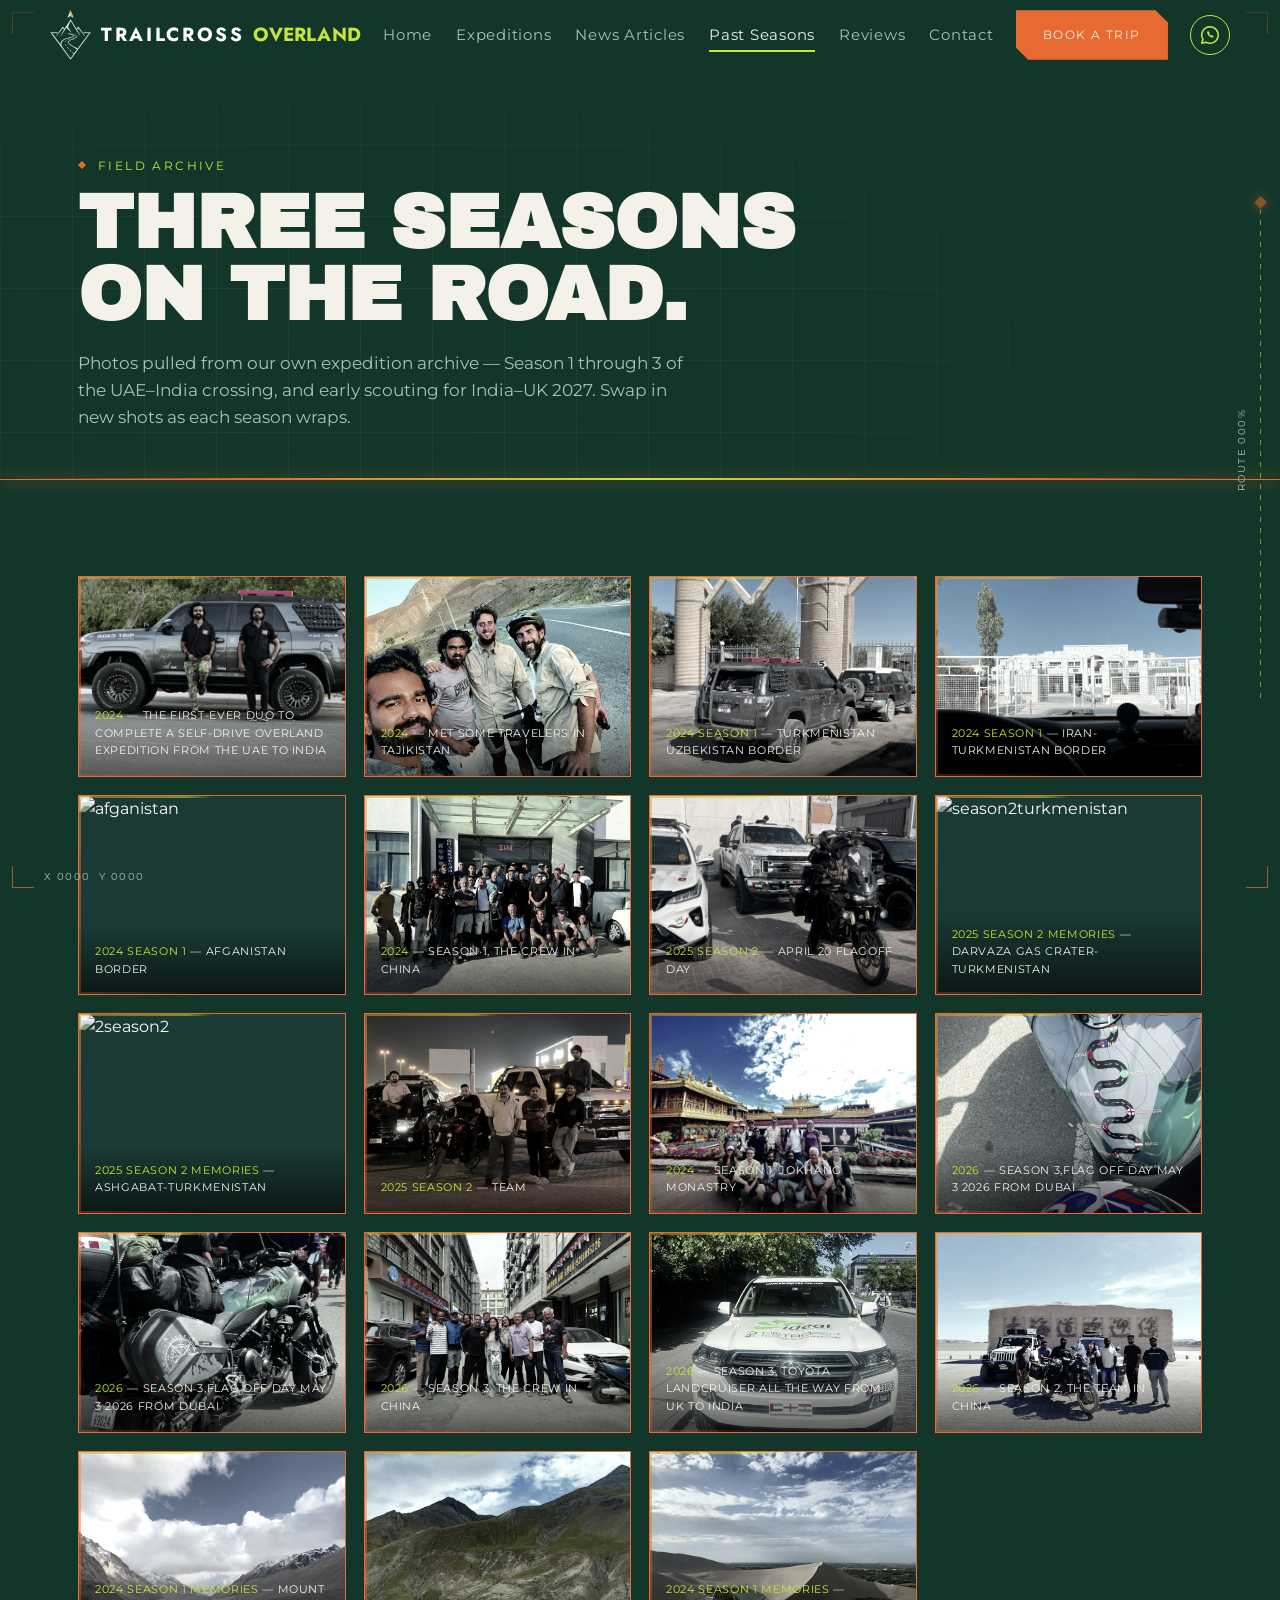
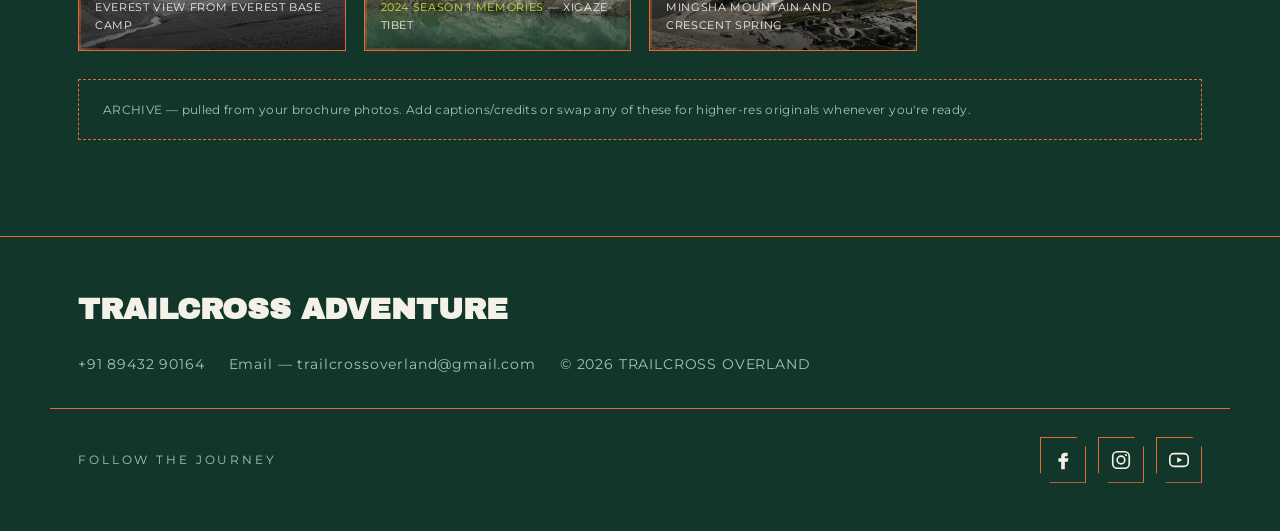
==== gallery.html @ 21f04533 "Initial commit" ====
<!DOCTYPE html>
<html lang="en">
<head>
<meta charset="UTF-8">
<meta name="viewport" content="width=device-width, initial-scale=1.0">
<title>Past Seasons — Trailcross Overland</title>
<meta name="description" content="Photos from past Overlanding Adventures expeditions — three UAE-India seasons and the road to India-UK 2027.">
<link rel="stylesheet" href="styles.css">
<link rel="stylesheet" href="motion.css">
<link rel="stylesheet" href="future.css">
</head>
<body>

<header class="site-header">
  <nav class="wrap nav">
    <a href="index.html" class="brand" aria-label="Trailcross Overland — home"><img src="images/trailcross-logo.png" alt="" class="brand-logo"><span class="brand-name"><span class="trail">TRAIL</span>CROSS <span class="sub">OVERLAND</span></span></a>
    <ul class="nav-links">
      <li><a href="index.html">Home</a></li>
      <li><a href="tours.html">Expeditions</a></li>
      <li><a href="index.html#news-articles">News Articles</a></li>
      <li><a href="gallery.html" class="active">Past Seasons</a></li>
      <li><a href="reviews.html">Reviews</a></li>
      <li><a href="contact.html">Contact</a></li>
    </ul>
    <a href="contact.html" class="btn solid nav-cta">Book A Trip</a>
    <a href="https://wa.me/918943290164?text=Hi%20Trailcross%20Overland%2C%20I%27d%20like%20to%20know%20more%20about%20your%20expeditions." class="nav-wa" target="_blank" rel="noopener" aria-label="Chat with us on WhatsApp" title="Chat on WhatsApp"><svg viewBox="0 0 24 24" aria-hidden="true"><path d="M12 3a9 9 0 0 0-7.7 13.6L3 21l4.5-1.2A9 9 0 1 0 12 3z" fill="none" stroke="currentColor" stroke-width="1.7" stroke-linejoin="round"/><path d="M9 8.3c-.5 1.3.1 3 1.6 4.6 1.5 1.6 3.2 2.3 4.5 1.8l1-1.1-2-1.5-.9.7c-.8-.3-1.8-1.3-2.1-2.1l.7-.9L10.3 8z" fill="currentColor"/></svg></a>
    <button class="nav-toggle" aria-expanded="false" aria-label="Toggle menu">Menu</button>
  </nav>
</header>

<section class="page-hero">
  <div class="wrap reveal">
    <div class="eyebrow">Field Archive</div>
    <h1>Three seasons<br>on the road.</h1>
    <p>Photos pulled from our own expedition archive — Season 1 through 3 of the UAE–India crossing, and early scouting for India–UK 2027. Swap in new shots as each season wraps.</p>
  </div>
</section>

<section class="section">
  <div class="wrap">
    <div class="gallery-grid reveal-stagger">
      <div class="plate photo"><img src="images/desert-convoy-wide.jpg" alt="Season 1 desert convoy"><div class="plate-info"><span class="yr">2024</span> — The First-Ever Duo to Complete a Self-Drive Overland Expedition from the UAE to India</div></div>
      <div class="plate photo"><img src="images/vehicle-portrait-desert.jpg" alt="Season 1 crew and vehicle"><div class="plate-info"><span class="yr">2024</span> — Met some travelers in Tajikistan</div></div>
<div class="plate photo"><img src="images/turk-uzbek border.jpg" alt="turk-uzbek border"><div class="plate-info"><span class="yr">2024 Season 1</span> — Turkmenistan Uzbekistan border</div></div>
<div class="plate photo"><img src="images/iran-turk border.jpg" alt="irak-turk border"><div class="plate-info"><span class="yr">2024 Season 1</span> — Iran-Turkmenistan border</div></div>
<div class="plate photo"><img src="images/afganistan.jpg" alt="afganistan"><div class="plate-info"><span class="yr">2024 Season 1</span> — Afganistan border</div></div>
      <div class="plate photo"><img src="images/team-photo-desert.jpg" alt="Season 1 team photo"><div class="plate-info"><span class="yr">2024</span> — Season 1, The Crew in china</div></div>
<div class="plate photo"><img src="images/season2flagoff.jpg" alt="season2flagoff"><div class="plate-info"><span class="yr">2025 Season 2 </span> — April 20 Flagoff Day</div></div>
<div class="plate photo"><img src="images/season2turkmenistan.jpg" alt="season2turkmenistan"><div class="plate-info"><span class="yr">2025 Season 2 Memories </span> — Darvaza Gas Crater-Turkmenistan</div></div>
<div class="plate photo"><img src="images/2season2.jpg" alt="2season2"><div class="plate-info"><span class="yr">2025 Season 2 Memories </span> — Ashgabat-Turkmenistan</div></div>
<div class="plate photo"><img src="images/season2team.jpg" alt="season2team"><div class="plate-info"><span class="yr">2025 Season 2 </span> — Team</div></div>
      <div class="plate photo"><img src="images/convoy-wide-mountains.jpg" alt="Season 2 mountain convoy"><div class="plate-info"><span class="yr">2024</span> — Season 1, Jokhang Monastry</div></div>
      <div class="plate photo"><img src="images/bike-team-snow.jpg" alt="Season 2 motorcycle riders"><div class="plate-info"><span class="yr">2026</span> — Season 3,Flag off day May 3 2026 from Dubai</div></div>
      <div class="plate photo"><img src="images/motorcycle-snow-rider.jpg" alt="Season 2 motorcycle in snow"><div class="plate-info"><span class="yr">2026</span> — Season 3,Flag off day May 3 2026 from Dubai</div></div>
      <div class="plate photo"><img src="images/niken-gt-road-wide.jpg" alt="Season 3 Yamaha Niken GT"><div class="plate-info"><span class="yr">2026</span> — Season 3, The crew in China</div></div>
      <div class="plate photo"><img src="images/niken-gt-portrait.jpg" alt="Season 3 Niken GT portrait"><div class="plate-info"><span class="yr">2026</span> — Season 3, Toyota Landcruiser all the way from UK to INDIA</div></div>
      <div class="plate photo"><img src="images/group-photo-mountains.jpg" alt="Group photo in the mountains"><div class="plate-info"><span class="yr">2026</span> — Season 2, The Team in China</div></div>
      <div class="plate photo"><img src="images/nepal-lake-pokhara.jpg" alt="Phewa Lake, Pokhara, Nepal"><div class="plate-info"><span class="yr">2024 Season 1 Memories</span> — Mount Everest view from Everest Base Camp</div></div>
      <div class="plate photo"><img src="images/tibet-plateau-1.jpg" alt="Tibetan plateau near Everest"><div class="plate-info"><span class="yr">2024 Season 1 Memories</span> — Xigaze-Tibet</div></div>
      <div class="plate photo"><img src="images/gobi-desert-1.jpg" alt="Gobi Desert crossing"><div class="plate-info"><span class="yr">2024 Season 1 Memories </span> — Mingsha Mountain and Crescent Spring</div></div>
    </div>

    <div class="gallery-note">
      ARCHIVE — pulled from your brochure photos. Add captions/credits or swap any of these for higher-res originals whenever you're ready.
    </div>
  </div>
</section>

<footer class="site-footer">
  <div class="wrap footer-grid">
    <div class="footer-brand">TRAILCROSS ADVENTURE</div>
    <div class="footer-meta">
      <span>+91 89432 90164</span>
      <span>Email — trailcrossoverland@gmail.com</span>
      <span>&copy; 2026 TRAILCROSS OVERLAND</span>
    </div>
  </div>
<div class="wrap footer-social"><span class="fs-label">Follow the journey</span><div class="fs-icons"><a href="https://www.facebook.com/" class="fs-link" target="_blank" rel="noopener" aria-label="Facebook" title="Facebook"><svg viewBox="0 0 24 24" aria-hidden="true"><path fill="currentColor" d="M14 8h3V4h-3a4 4 0 0 0-4 4v2H7v4h3v8h4v-8h3l1-4h-4V8.5c0-.3.2-.5.5-.5z"/></svg></a><a href="https://www.instagram.com/" class="fs-link" target="_blank" rel="noopener" aria-label="Instagram" title="Instagram"><svg viewBox="0 0 24 24" aria-hidden="true"><rect x="3" y="3" width="18" height="18" rx="5" fill="none" stroke="currentColor" stroke-width="1.8"/><circle cx="12" cy="12" r="4.2" fill="none" stroke="currentColor" stroke-width="1.8"/><circle cx="17.4" cy="6.6" r="1.2" fill="currentColor"/></svg></a><a href="https://www.youtube.com/" class="fs-link" target="_blank" rel="noopener" aria-label="YouTube" title="YouTube"><svg viewBox="0 0 24 24" aria-hidden="true"><rect x="2" y="5" width="20" height="14" rx="4.5" fill="none" stroke="currentColor" stroke-width="1.8"/><path d="M10 9l5.5 3L10 15z" fill="currentColor"/></svg></a></div></div>
</footer>

<script src="script.js"></script>
<script src="future.js"></script>
</body>
</html>
---- styles.css ----
@import url('https://fonts.googleapis.com/css2?family=Archivo+Black&family=Inter:ital,wght@0,100..900;1,100..900&family=IBM+Plex+Mono:wght@400;500;600&display=swap');

:root{
  --asphalt:#12372A;
  --asphalt-2: #1B3A35;
  --rust: #E86A33;
  --rust-bright: #C6E636;
  --khaki: #C6E636;
  --sand: #F4F1E8;
  --sand-dim: #A9C2B4;
  --teal: #C6E636;
  --signal: #C6E636;
  --line: #E86A33;
  --header-h: 70px;

  --display: 'Archivo Black', 'Inter', system-ui, sans-serif;
  --body: 'montserrat', Georgia, serif;
  --mono: 'montserrat', 'Courier New', monospace;
}

*{ box-sizing:border-box; margin:0; padding:0; }
html{ scroll-behavior:smooth; }
body{
  background:var(--asphalt);
  color:var(--sand);
  font-family:var(--body);
  line-height:1.6;
  -webkit-font-smoothing:antialiased;
}
img{ max-width:100%; display:block; }
a{ color:inherit; text-decoration:none; }
ul{ list-style:none; }

@media (prefers-reduced-motion: reduce){
  *{ animation-duration:0.01ms !important; animation-iteration-count:1 !important; transition-duration:0.01ms !important; scroll-behavior:auto !important; }
}

:focus-visible{
  outline:2px solid var(--signal);
  outline-offset:3px;
}

.wrap{
  max-width:1180px;
  margin:0 auto;
  padding:0 28px;
}

/* ---------- Topo texture ---------- */
.topo{
  position:absolute; inset:0;
  opacity:0.06;
  pointer-events:none;
  background-image:
    repeating-radial-gradient(circle at 20% 30%, transparent 0, transparent 26px, var(--sand) 27px, transparent 28px),
    repeating-radial-gradient(circle at 80% 70%, transparent 0, transparent 40px, var(--sand) 41px, transparent 42px);
}

/* ---------- Header / Nav ---------- */
.site-header{
  position:fixed; top:0; left:0; right:0; z-index:200;
  background:var(--asphalt);
  border-bottom:1px solid var(--rust);
}
.nav{
  display:flex; align-items:center; justify-content:space-between;
  gap:32px;
  padding:10px 0;
}
.brand{
  font-family:var(--display);
  font-weight:400;
  font-size:22px;
  letter-spacing:0.01em;
  display:flex; align-items:center; gap:10px;
  text-transform:uppercase;
  flex-shrink:0;
}
.brand .mark{
  color:var(--rust-bright);
}
.brand .sub{
  font-family:var(--display);
  font-weight:400;
  font-size:inherit;
  letter-spacing:0.01em;
  color:var(--rust-bright);
  text-transform:uppercase;
}
.nav-links{
  display:flex; gap:26px;
  font-family:var(--mono);
  font-weight:400;
  font-size:15px;
  letter-spacing:0.05em;
}
.nav-links a{
  position:relative;
  padding:6px 0;
  color:var(--sand-dim);
  transition:color .2s ease;
  white-space:nowrap;
}
.nav-links a:hover, .nav-links a.active{ color:var(--sand); }
.nav-links a.active::after{
  content:"";
  position:absolute; left:0; bottom:-2px;
  width:100%; height:2px;
  background:var(--rust-bright);
}
.nav-toggle{
  display:none;
  background:none; border:1px solid var(--line); color:var(--sand);
  font-family:var(--mono); font-size:11px; letter-spacing:.1em;
  padding:8px 12px; cursor:pointer; text-transform:uppercase;
}
@media (max-width:900px){ .nav .btn.nav-cta{ display:none; } }
.nav-cta{ flex-shrink:0; }

/* ---------- Hero route thread (decorative vertical line) ---------- */
.route-thread{
  position:absolute; top:0; bottom:0; left:50%;
  width:1px; z-index:2;
  background-image:repeating-linear-gradient(to bottom, var(--rust-bright) 0 6px, transparent 6px 14px);
  opacity:0.55;
  pointer-events:none;
}
@media (max-width:820px){ .route-thread{ display:none; } }

@media (max-width: 900px){
  .nav-links{
    position:fixed; inset:var(--header-h) 0 auto 0;
    flex-direction:column; gap:0;
    background:var(--asphalt);
    border-bottom:1px solid var(--line);
    transform:translateY(-120%);
    visibility:hidden;
    transition:transform .25s ease, visibility 0s .25s;
  }
  .nav-links.open{ transform:translateY(0); visibility:visible; transition:transform .25s ease, visibility 0s; }
  .nav-links a{ display:block; padding:16px 28px; border-bottom:1px solid var(--line); }
  .nav-toggle{ display:block; }
}

/* ---------- Buttons ---------- */
.btn{
  display:inline-flex; align-items:center; gap:10px;
  font-family:var(--mono); font-size:12px; letter-spacing:.12em; text-transform:uppercase;
  padding:14px 26px;
  border:1px solid var(--rust-bright);
  color:var(--sand);
  white-space:nowrap;
  transition:background .2s ease, color .2s ease, transform .2s ease;
}
.btn:hover{ background:var(--rust-bright); color:var(--asphalt); transform:translateY(-2px); }
.btn.solid{ background:var(--rust); border-color:var(--rust); }
.btn.solid:hover{ background:transparent; color:var(--rust); }
.btn.ghost{ border-color:var(--line); }
.btn.ghost:hover{ background:var(--sand); color:var(--asphalt); border-color:var(--sand); }

/* ---------- Hero ---------- */
.hero{
  position:relative;
  padding:96px 0 80px;
  overflow:hidden;
  border-bottom:1px solid var(--line);
}
.hero-eyebrow{
  font-family:var(--mono); font-size:14px;
  font-weight:600;
  letter-spacing:.2em; text-transform:uppercase;
  color:var(--signal);
  margin-bottom:20px;
}
.hero h1{
  font-family:var(--display);
  font-size:clamp(52px, 9vw, 118px);
  line-height:0.92;
  letter-spacing:0.01em;
  max-width:16ch;
  text-transform:uppercase;
}
.hero h1 .stroke{
  -webkit-text-stroke:2px var(--sand);
  color:transparent;
}
.hero h1 .accent-fill{
  color:var(--rust);
}
.hero p.lede{
  margin-top:26px;
  max-width:52ch;
  font-size:19px;
  color:var(--sand-dim);
}
.hero-actions{
  margin-top:36px;
  display:flex; gap:16px; flex-wrap:wrap;
}

/* route map */
.route-map{
  margin-top:64px;
  border:1px solid var(--line);
  background:var(--asphalt-2);
  padding:32px clamp(16px,4vw,48px) 24px;
}
.route-map svg{ width:100%; height:auto; display:block; }
.route-caption{
  display:flex; justify-content:space-between; flex-wrap:wrap; gap:8px;
  margin-top:18px;
  font-family:var(--mono); font-size:11px; letter-spacing:.08em; text-transform:uppercase;
  color:var(--sand-dim);
}

/* ---------- Stats strip ---------- */
.stats{
  border-bottom:1px solid var(--line);
  background:var(--asphalt-2);
}
.stats-grid{
  display:grid;
  grid-template-columns:repeat(4,1fr);
}
.stat{
  padding:32px 24px;
  border-left:1px solid var(--line);
  text-align:center;
}
.stat:first-child{ border-left:none; }
.stat .num{
  font-family:var(--display);
  font-size:42px;
  color:var(--rust-bright);
}
.stat .label{
  font-family:var(--mono); font-size:11px; letter-spacing:.1em; text-transform:uppercase;
  color:var(--sand-dim);
  margin-top:6px;
}
@media (max-width:700px){
  .stats-grid{ grid-template-columns:repeat(2,1fr); }
  .stat:nth-child(3){ border-left:none; }
}

/* ---------- Section shell ---------- */
.section{ padding:96px 0; border-bottom:1px solid var(--line); }
.section.tight{ padding:72px 0; }
.section-head{ margin-bottom:56px; max-width:64ch; }
.eyebrow{
  font-family:var(--mono); font-size:12px; letter-spacing:.2em; text-transform:uppercase;
  color:var(--signal); margin-bottom:14px;
}
.section-head h2{
  font-family:var(--display);
  font-size:clamp(34px,5vw,56px);
  line-height:1;
  text-transform:uppercase;
}
.section-head p{ margin-top:16px; color:var(--sand-dim); font-size:17px; max-width:56ch; }

/* ---------- Tour / dossier cards ---------- */
.dossier-grid{
  display:grid;
  grid-template-columns:repeat(auto-fit, minmax(320px,1fr));
  gap:1px;
  background:var(--line);
  border:1px solid var(--line);
}
.dossier{
  position:relative;
  background:var(--asphalt);
  padding:36px 32px 32px;
}
.dossier-route{
  font-family:var(--mono); font-size:11px; letter-spacing:.1em; text-transform:uppercase;
  color:var(--teal);
  margin-bottom:10px;
}
.dossier h3{
  font-family:var(--display);
  font-size:30px;
  letter-spacing:.01em;
  margin-bottom:14px;
  text-transform:uppercase;
}
.dossier p{ color:var(--sand-dim); font-size:15px; margin-bottom:22px; }
.dossier-meta{
  display:grid; grid-template-columns:repeat(3,1fr);
  gap:14px;
  font-family:var(--mono); font-size:11px; text-transform:uppercase; letter-spacing:.06em;
  border-top:1px solid var(--line); padding-top:18px;
  margin-bottom:24px;
}
.dossier-meta .k{ color:var(--sand-dim); display:block; margin-bottom:4px; font-size:10px; }
.dossier-meta .v{ color:var(--sand); font-size:13px; }

/* ---------- Itemized brochure lists (inclusions/exclusions) ---------- */
.brochure-list{ margin-top:4px; }
.brochure-list li{
  display:flex; gap:14px; align-items:flex-start;
  padding:12px 0; border-top:1px solid var(--line);
  font-size:14px; color:var(--sand-dim); line-height:1.55;
}
.brochure-list li:first-child{ border-top:none; }
.brochure-list .bl-num{
  font-family:var(--mono); font-size:11px; color:var(--rust-bright);
  flex-shrink:0; padding-top:2px;
}
.brochure-list strong{ color:var(--sand); font-weight:600; }

/* ---------- Clickable dossier card ---------- */
.dossier-link{ color:inherit; text-decoration:none; display:block; transition:background .2s ease; }
.dossier-link:hover{ background:var(--asphalt-2); }
.dossier-link .btn{ pointer-events:none; }

/* the stamp */
.stamp{
  position:absolute; top:26px; right:28px;
  width:78px; height:78px;
  border:2px solid var(--rust-bright);
  border-radius:50%;
  transform:rotate(-14deg);
  display:flex; align-items:center; justify-content:center;
  text-align:center;
  color:var(--rust-bright);
  font-family:var(--mono);
  font-size:8px;
  letter-spacing:.06em;
  text-transform:uppercase;
  line-height:1.3;
  opacity:0.85;
}
.stamp::before{
  content:"";
  position:absolute; inset:6px;
  border:1px dashed var(--rust-bright);
  border-radius:50%;
  opacity:0.6;
}

/* ---------- Gallery ---------- */
.gallery-grid{
  display:grid;
  grid-template-columns:repeat(auto-fit, minmax(260px,1fr));
  gap:18px;
}
.plate{
  aspect-ratio:4/3;
  position:relative;
  overflow:hidden;
  border:1px solid var(--line);
  display:flex; align-items:flex-end;
}
.plate .grain{
  position:absolute; inset:0;
}
.plate .plate-info{
  position:relative; z-index:2;
  padding:16px;
  width:100%;
  background:linear-gradient(to top, rgba(0,0,0,0.6), transparent);
  font-family:var(--mono); font-size:11px; letter-spacing:.06em; text-transform:uppercase;
}
.plate .plate-info .yr{ color:var(--signal); }

.gallery-note{
  margin-top:28px;
  border:1px dashed var(--line);
  padding:20px 24px;
  font-family:var(--mono); font-size:12px; color:var(--sand-dim); letter-spacing:.03em;
}

/* ---------- Reviews ---------- */
.review-list{
  display:grid;
  gap:1px;
  background:var(--line);
  border:1px solid var(--line);
}
.review{
  background:var(--asphalt);
  padding:32px clamp(20px,4vw,44px);
  display:grid;
  grid-template-columns:120px 1fr;
  gap:28px;
}
.review .quote-mark{
  font-family:var(--display);
  font-size:64px;
  color:var(--rust);
  line-height:1;
}
.review blockquote{ font-size:18px; color:var(--sand); margin-bottom:14px; }
.review cite{
  font-style:normal;
  font-family:var(--mono); font-size:11px; letter-spacing:.08em; text-transform:uppercase;
  color:var(--sand-dim);
}
@media (max-width:640px){
  .review{ grid-template-columns:1fr; }
  .review .quote-mark{ font-size:40px; }
}

/* ---------- Contact ---------- */
.contact-grid{
  display:grid;
  grid-template-columns:1.1fr 0.9fr;
  gap:1px;
  background:var(--line);
  border:1px solid var(--line);
}
.contact-panel{ background:var(--asphalt); padding:44px clamp(20px,4vw,44px); }
.contact-panel h3{ font-family:var(--display); font-size:26px; margin-bottom:20px; letter-spacing:.02em; text-transform:uppercase; }
.contact-line{
  display:flex; justify-content:space-between; align-items:baseline;
  padding:16px 0; border-top:1px solid var(--line);
  font-family:var(--mono); font-size:13px; letter-spacing:.03em;
}
.contact-line:first-of-type{ border-top:none; }
.contact-line .k{ color:var(--sand-dim); text-transform:uppercase; font-size:11px; }
.contact-line .v{ color:var(--sand); }
.contact-line .v.pending{ color:var(--khaki); font-style:italic; }

.field{ margin-bottom:20px; }
.field label{
  display:block; font-family:var(--mono); font-size:11px; letter-spacing:.08em; text-transform:uppercase;
  color:var(--sand-dim); margin-bottom:8px;
}
.field input, .field textarea, .field select{
  width:100%;
  background:var(--asphalt-2);
  border:1px solid var(--line);
  color:var(--sand);
  padding:13px 14px;
  font-family:var(--body); font-size:15px;
}
.field textarea{ min-height:120px; resize:vertical; }
.field input:focus, .field textarea:focus, .field select:focus{ border-color:var(--rust-bright); }
.form-note{
  margin-top:18px;
  font-family:var(--mono); font-size:11px; color:var(--sand-dim);
}

/* ---------- Footer ---------- */
.site-footer{
  padding:48px 0;
}
.footer-grid{
  display:flex; justify-content:space-between; align-items:center; flex-wrap:wrap; gap:20px;
}
.footer-brand{
  font-family:var(--display); font-size:30px;
  font-weight:700;
  text-transform:uppercase;
}
.footer-meta{
  font-family:var(--mono); font-size:14px; letter-spacing:.06em; color:var(--sand-dim);
  display:flex; gap:24px; flex-wrap:wrap;
}

/* ---------- Page hero (inner pages) ---------- */
.page-hero{
  padding:156px 0 48px;
  border-bottom:1px solid var(--line);
}
.page-hero .eyebrow{ margin-bottom:12px; }
.page-hero h1{
  font-family:var(--display);
  font-size:clamp(40px,7vw,76px);
  line-height:0.95;
  text-transform:uppercase;
}
.page-hero p{ margin-top:18px; max-width:56ch; color:var(--sand-dim); font-size:17px; }
---- motion.css ----
/* ============================================================
   MOTION GRAPHICS + EXPEDITION DOSSIER ADDITIONS
   ============================================================ */

/* ---------- Scroll reveal ---------- */
.reveal{
  opacity:0;
  transform:translateY(28px);
  transition:opacity .8s cubic-bezier(.16,.84,.44,1), transform .8s cubic-bezier(.16,.84,.44,1);
}
.reveal.in{
  opacity:1;
  transform:translateY(0);
}
.reveal-stagger > *{
  opacity:0;
  transform:translateY(24px);
  transition:opacity .7s cubic-bezier(.16,.84,.44,1), transform .7s cubic-bezier(.16,.84,.44,1);
}
.reveal-stagger.in > *{ opacity:1; transform:translateY(0); }
.reveal-stagger.in > *:nth-child(1){ transition-delay:0s; }
.reveal-stagger.in > *:nth-child(2){ transition-delay:.09s; }
.reveal-stagger.in > *:nth-child(3){ transition-delay:.18s; }
.reveal-stagger.in > *:nth-child(4){ transition-delay:.27s; }
.reveal-stagger.in > *:nth-child(5){ transition-delay:.36s; }
.reveal-stagger.in > *:nth-child(6){ transition-delay:.45s; }

@media (prefers-reduced-motion: reduce){
  .reveal, .reveal-stagger > *{ opacity:1 !important; transform:none !important; transition:none !important; }
}

/* ---------- Animated counters ---------- */
.count{ font-variant-numeric:tabular-nums; }

/* ---------- Photo hero (real image, dark gradient) ---------- */
.photo-hero{
  position:relative;
  min-height:640px;
  display:flex; align-items:flex-end;
  overflow:hidden;
  border-bottom:1px solid var(--line);
  background-size:cover;
  background-position:center 30%;
}
.photo-hero .photo-hero-img{
  position:absolute; inset:0;
  width:100%; height:100%;
  object-fit:cover;
  object-position:center 25%;
  transform:scale(1.08);
  animation:heroZoom 18s ease-out forwards;
}
@keyframes heroZoom{
  from{ transform:scale(1.08); }
  to{ transform:scale(1); }
}
.photo-hero::after{
  content:"";
  position:absolute; inset:0;
  background:linear-gradient(180deg, rgba(27,25,23,0.35) 0%, rgba(27,25,23,0.55) 45%, var(--asphalt) 96%);
  z-index:1;
}
.photo-hero .wrap{ position:relative; z-index:2; padding-bottom:64px; width:100%; }

/* ---------- Country marquee (motion ticker) ---------- */
.marquee{
  border-bottom:1px solid var(--line);
  background:var(--asphalt-2);
  overflow:hidden;
  padding:14px 0;
}
.marquee-track{
  display:flex;
  width:max-content;
  gap:0;
  animation:marqueeScroll 34s linear infinite;
}
.marquee:hover .marquee-track{ animation-play-state:paused; }
.marquee-track span{
  font-family:var(--mono); font-size:12px; letter-spacing:.16em; text-transform:uppercase;
  color:var(--sand-dim);
  padding:0 28px;
  white-space:nowrap;
  border-right:1px solid var(--line);
}
.marquee-track span.hl{ color:var(--rust-bright); }
@keyframes marqueeScroll{
  from{ transform:translateX(0); }
  to{ transform:translateX(-50%); }
}

/* ---------- Expedition dossier (full detail page section) ---------- */
.expedition{
  padding:96px 0;
  border-bottom:1px solid var(--line);
}
.expedition:nth-of-type(even){ background:var(--asphalt-2); }

.exp-head{
  display:grid;
  grid-template-columns:1.3fr 1fr;
  gap:56px;
  align-items:end;
  margin-bottom:48px;
}
.exp-head .dossier-route{ margin-bottom:12px; }
.exp-head h2{
  font-family:var(--display);
  font-size:clamp(36px,5.2vw,64px);
  line-height:0.98;
}
.exp-head p{ margin-top:18px; color:var(--sand-dim); font-size:16px; max-width:60ch; }
.exp-stats{
  display:grid; grid-template-columns:repeat(2,1fr);
  gap:1px;
  background:var(--line);
  border:1px solid var(--line);
}
.exp-stats div{
  background:var(--asphalt);
  padding:18px 20px;
}
.expedition:nth-of-type(even) .exp-stats div{ background:var(--asphalt-2); }
.exp-stats .num{ font-family:var(--display); font-size:34px; color:var(--rust-bright); line-height:1; }
.exp-stats .lbl{ font-family:var(--mono); font-size:10px; letter-spacing:.1em; text-transform:uppercase; color:var(--sand-dim); margin-top:6px; }

@media (max-width:820px){
  .exp-head{ grid-template-columns:1fr; }
}

/* ---------- Photo strip ---------- */
.photo-strip{
  display:grid;
  grid-template-columns:1.4fr 1fr 1fr;
  gap:14px;
  margin-bottom:56px;
}
.photo-strip .ph{
  position:relative;
  overflow:hidden;
  aspect-ratio:4/3;
  border:1px solid var(--line);
}
.photo-strip .ph:first-child{ aspect-ratio:16/11; }
.photo-strip img{
  width:100%; height:100%; object-fit:cover;
  transition:transform .6s cubic-bezier(.16,.84,.44,1);
  filter:saturate(1.05) contrast(1.03);
}
.photo-strip .ph:hover img{ transform:scale(1.06); }
.photo-strip .ph-cap{
  position:absolute; left:0; right:0; bottom:0;
  padding:10px 14px;
  background:linear-gradient(to top, rgba(0,0,0,0.65), transparent);
  font-family:var(--mono); font-size:10px; letter-spacing:.08em; text-transform:uppercase;
  color:var(--sand);
}
@media (max-width:760px){
  .photo-strip{ grid-template-columns:1fr 1fr; }
  .photo-strip .ph:first-child{ grid-column:1/-1; }
}

/* ---------- Route timeline (week / phase breakdown) ---------- */
.route-timeline{
  border-left:2px solid var(--line);
  margin-left:6px;
  margin-bottom:56px;
}
.timeline-phase{
  position:relative;
  padding:0 0 40px 32px;
}
.timeline-phase:last-child{ padding-bottom:0; }
.timeline-phase::before{
  content:"";
  position:absolute; left:-7px; top:2px;
  width:12px; height:12px;
  border-radius:50%;
  background:var(--rust-bright);
  border:2px solid var(--asphalt);
}
.expedition:nth-of-type(even) .timeline-phase::before{ border-color:var(--asphalt-2); }
.timeline-phase .tp-tag{
  font-family:var(--mono); font-size:11px; letter-spacing:.1em; text-transform:uppercase;
  color:var(--rust-bright);
  margin-bottom:6px;
}
.timeline-phase h4{
  font-family:var(--display);
  font-size:24px;
  letter-spacing:.01em;
  margin-bottom:8px;
}
.timeline-phase p{ color:var(--sand-dim); font-size:15px; max-width:68ch; }

/* ---------- Week card: photo + bullet highlights ---------- */
.tp-card{
  display:grid; grid-template-columns:220px 1fr; gap:24px;
  align-items:start;
}
.tp-photo{
  aspect-ratio:4/3; overflow:hidden; border:1px solid var(--line);
}
.tp-photo img{ width:100%; height:100%; object-fit:cover; }
.tp-highlights{ margin-top:10px; }
.tp-highlights li{
  position:relative; padding-left:18px; margin-bottom:8px;
  font-size:14px; color:var(--sand-dim); line-height:1.5;
}
.tp-highlights li::before{
  content:"—"; position:absolute; left:0; color:var(--rust-bright);
}
@media (max-width:680px){
  .tp-card{ grid-template-columns:1fr; }
  .tp-photo{ aspect-ratio:16/9; }
}

/* ---------- Attractions grid ---------- */
.attractions-head{
  font-family:var(--mono); font-size:12px; letter-spacing:.16em; text-transform:uppercase;
  color:var(--signal);
  margin-bottom:20px;
}
.attractions-grid{
  display:grid;
  grid-template-columns:repeat(auto-fit, minmax(220px,1fr));
  gap:14px;
}
.attraction-card{
  position:relative;
  aspect-ratio:3/4;
  overflow:hidden;
  border:1px solid var(--line);
}
.attraction-card img{
  width:100%; height:100%; object-fit:cover;
  transition:transform .6s cubic-bezier(.16,.84,.44,1);
}
.attraction-card:hover img{ transform:scale(1.08); }
.attraction-card .ac-num{
  position:absolute; top:12px; left:12px; z-index:2;
  font-family:var(--mono); font-size:11px;
  color:var(--sand);
  background:rgba(27,25,23,0.6);
  border:1px solid var(--line);
  padding:3px 8px;
}
.attraction-card .ac-cap{
  position:absolute; left:0; right:0; bottom:0; z-index:2;
  padding:14px;
  background:linear-gradient(to top, rgba(0,0,0,0.8), transparent 70%);
}
.attraction-card .ac-cap h5{
  font-family:var(--display); font-size:18px; letter-spacing:.01em; color:var(--sand);
  line-height:1.05;
}

/* ---------- CTA row inside expedition ---------- */
.exp-cta{
  margin-top:48px;
  display:flex; gap:16px; flex-wrap:wrap; align-items:center;
}
.exp-cta .note{ font-family:var(--mono); font-size:11px; color:var(--sand-dim); letter-spacing:.04em; }

/* ---------- Gallery: real photo plates ---------- */
.plate.photo{ background:var(--asphalt-2); }
.plate.photo img{
  position:absolute; inset:0;
  width:100%; height:100%; object-fit:cover;
  transition:transform .6s cubic-bezier(.16,.84,.44,1);
}
.plate.photo:hover img{ transform:scale(1.07); }


/* ============================================================
   LOGO — header mark + intro animation
   ============================================================ */

/* ---------- Header logo ---------- */
.brand-logo{
  height:50px; width:auto; display:block; flex-shrink:0;
  /* thin source lines get washed out when shrunk, so thicken them slightly */
  filter:drop-shadow(0 0 .5px #fff) drop-shadow(0 0 .5px #fff);
  animation:brandIn .9s cubic-bezier(.16,.84,.44,1) .1s both;
  transition:transform .35s cubic-bezier(.16,.84,.44,1), filter .35s ease;
}
.brand-name{ animation:brandNameIn .9s cubic-bezier(.16,.84,.44,1) .25s both; }
.brand:hover .brand-logo{
  transform:translateY(-3px) scale(1.06);
  filter:drop-shadow(0 0 .5px #fff) drop-shadow(0 0 .5px #fff) drop-shadow(0 4px 10px rgba(232,106,51,.65));
}
@keyframes brandIn{ from{ opacity:0; transform:translateY(-10px) scale(.85); } to{ opacity:1; transform:none; } }
@keyframes brandNameIn{ from{ opacity:0; transform:translateX(-10px); } to{ opacity:1; transform:none; } }
@media (max-width:520px){ :root{ --header-h:61px; } .brand{ font-size:16px; gap:8px; } .brand-logo{ height:40px; } }

/* ---------- Intro: self-tracing logo + triangle portal ---------- */
html.intro-lock{ overflow:hidden; }
html.no-intro #intro{ display:none; }
#intro{ position:fixed; inset:0; z-index:9999; display:flex; flex-direction:column; align-items:center; justify-content:center;
  background:radial-gradient(ellipse at 50% 42%, #1d5240 0%, var(--asphalt) 64%); cursor:pointer; }
.intro-logo-svg{ width:min(560px,80vw); height:auto; overflow:visible; animation:logoGlow 2.4s ease-in-out 3.3s infinite; }
.intro-logo-svg path{ fill:var(--c); fill-opacity:0; stroke:var(--rust); stroke-width:1.1; stroke-linejoin:round;
  stroke-dasharray:1; stroke-dashoffset:1; stroke-opacity:1;
  animation:trace 1.25s cubic-bezier(.45,0,.2,1) var(--d) forwards, fillIn .9s ease calc(var(--d) + 1.05s) forwards; }
.intro-logo-svg .dk{ --c:var(--sand); } .intro-logo-svg .au{ --c:#CEAA39; }
@keyframes trace{ to{ stroke-dashoffset:0; } }
@keyframes fillIn{ to{ fill-opacity:1; stroke-opacity:0; } }
@keyframes logoGlow{ 50%{ filter:drop-shadow(0 0 16px rgba(232,106,51,.45)); } }
.intro-logo-svg .ar{ transform-box:fill-box; transform-origin:50% 72%; animation:needle 1.6s cubic-bezier(.3,.9,.4,1) 2.5s both; }
@keyframes needle{ 0%{ transform:rotate(-80deg); } 28%{ transform:rotate(42deg); } 50%{ transform:rotate(-18deg); } 70%{ transform:rotate(8deg); } 100%{ transform:rotate(0); } }
.intro-hint{ position:absolute; bottom:clamp(24px,6vh,56px); left:0; right:0; text-align:center; font-family:var(--mono); font-size:12px; letter-spacing:.34em; text-transform:uppercase; color:var(--sand-dim); opacity:0; animation:hintIn .8s ease 3.7s forwards, hintPulse 2s ease-in-out 4.5s infinite; }
@keyframes hintIn{ to{ opacity:1; } } @keyframes hintPulse{ 50%{ opacity:.35; } }
.intro-skip{ position:absolute; top:22px; right:24px; z-index:3; background:none; border:1px solid var(--rust); color:var(--sand); font-family:var(--mono); font-size:11px; letter-spacing:.14em; text-transform:uppercase; padding:8px 14px; cursor:pointer; transition:background .2s ease; }
.intro-skip:hover{ background:var(--rust); }
#intro.leaving .intro-hint, #intro.leaving .intro-skip{ opacity:0; transition:opacity .3s; animation:none; }
.portal-edge{ position:fixed; left:0; top:0; z-index:10000; pointer-events:none; overflow:visible; }
.portal-edge polygon{ fill:none; stroke:var(--rust); stroke-width:2.5; stroke-linejoin:round; filter:drop-shadow(0 0 10px rgba(232,106,51,.9)); }
@media (prefers-reduced-motion: reduce){ .intro-logo-svg .ar{ animation:none; } .intro-hint{ opacity:1; animation:none; } }
---- future.css ----
@import url('https://fonts.googleapis.com/css2?family=Jost:wght@400;600;700&family=Montserrat:ital,wght@0,400;0,500;0,600;0,700;1,400&display=swap');
/* ============================================================
   FUTURE LAYER — "Expedition HUD". Same fonts, colors, content.
   Delete the two lines linking future.css / future.js to undo.
   ============================================================ */

/* floating header: no bar, fades to a glass panel after the hero */
.site-header{ background:linear-gradient(to bottom, rgba(18,55,42,.9), rgba(18,55,42,0)); border-bottom:1px solid transparent; transition:transform .5s cubic-bezier(.16,.84,.44,1), border-color .4s ease; }
.site-header::before{ content:""; position:absolute; inset:0; z-index:-1; opacity:0; transition:opacity .4s ease; background:rgba(18,55,42,.72); -webkit-backdrop-filter:blur(14px); backdrop-filter:blur(14px); }
.site-header.solid{ border-bottom-color:rgba(232,106,51,.55); }
.site-header.solid::before{ opacity:1; }
.site-header.hide{ transform:translateY(-100%); }

/* grid + scan line over heroes */
.photo-hero::before, .page-hero::before{
  content:""; position:absolute; inset:0; z-index:1; pointer-events:none;
  background:
    linear-gradient(rgba(198,230,54,.08) 1px, transparent 1px) 0 0/72px 72px,
    linear-gradient(90deg, rgba(198,230,54,.08) 1px, transparent 1px) 0 0/72px 72px;
  -webkit-mask-image:radial-gradient(ellipse at 28% 72%, #000 0%, transparent 72%);
          mask-image:radial-gradient(ellipse at 28% 72%, #000 0%, transparent 72%);
}
.page-hero{ position:relative; }
.page-hero .wrap{ position:relative; z-index:2; }
.photo-hero .wrap::after{
  content:""; position:absolute; left:0; right:0; top:-60vh; height:2px; background:var(--rust-bright);
  box-shadow:0 0 18px var(--rust-bright); opacity:.0; animation:scanDown 5s ease-in-out 3.2s infinite; pointer-events:none;
}
@keyframes scanDown{ 0%{ top:-60vh; opacity:0; } 8%{ opacity:.55; } 55%{ top:40vh; opacity:.25; } 62%,100%{ top:40vh; opacity:0; } }

/* headlines hold their space while decoding */
.photo-hero h1, .page-hero h1{ font-variant-ligatures:none; }

/* labels get a live indicator */
.hero-eyebrow::before, .eyebrow::before{
  content:""; display:inline-block; width:8px; height:8px; margin-right:12px; background:var(--rust);
  clip-path:polygon(50% 0,100% 50%,50% 100%,0 50%); animation:blink 1.6s steps(2,jump-none) infinite; vertical-align:1px;
}
@keyframes blink{ 50%{ opacity:.15; } }

/* chamfered, cut-corner buttons */
.btn{ clip-path:polygon(0 0, calc(100% - 12px) 0, 100% 12px, 100% 100%, 12px 100%, 0 calc(100% - 12px)); }


/* photos start desaturated, come alive on hover */
.plate.photo img, .photo-strip img, .attraction-card img, .tp-photo img{ filter:grayscale(.7) contrast(1.08); transition:filter .5s ease, transform .6s cubic-bezier(.16,.84,.44,1); }
.plate.photo:hover img, .photo-strip .ph:hover img, .attraction-card:hover img, .tp-photo:hover img{ filter:none; }

/* ---------- HUD (added by future.js, desktop with a mouse) ---------- */
.hud{ position:fixed; inset:0; z-index:150; pointer-events:none; font-family:var(--mono); font-size:10px; letter-spacing:.14em; text-transform:uppercase; color:var(--sand-dim); }
.hud i{ position:absolute; width:22px; height:22px; border:0 solid var(--rust); opacity:.7; }
.hud .c1{ left:12px; top:12px; border-width:1px 0 0 1px; } .hud .c2{ right:12px; top:12px; border-width:1px 1px 0 0; }
.hud .c3{ left:12px; bottom:12px; border-width:0 0 1px 1px; } .hud .c4{ right:12px; bottom:12px; border-width:0 1px 1px 0; }
.hud-xy{ position:absolute; left:44px; bottom:15px; }
.hud-rail{ position:absolute; right:19px; top:22vh; bottom:22vh; width:1px; background:repeating-linear-gradient(to bottom, var(--rust-bright) 0 5px, transparent 5px 11px); opacity:.55; }
.hud-dot{ position:absolute; left:-4px; top:0; width:9px; height:9px; background:var(--rust); box-shadow:0 0 12px var(--rust); transform:rotate(45deg); }
.hud-pct{ position:absolute; right:30px; top:50%; writing-mode:vertical-rl; transform:translateY(-50%) rotate(180deg); white-space:nowrap; }
.hud-ring{ position:fixed; left:0; top:0; z-index:9998; width:36px; height:36px; margin:-18px 0 0 -18px; border:1px solid var(--rust-bright); border-radius:50%; pointer-events:none; transition:width .25s, height .25s, margin .25s, background .25s, border-color .25s; }
.hud-ring::after{ content:""; position:absolute; left:50%; top:50%; width:4px; height:4px; margin:-2px; background:var(--rust-bright); border-radius:50%; }
.hud-ring.big{ width:64px; height:64px; margin:-32px 0 0 -32px; background:rgba(232,106,51,.14); border-color:var(--rust); }
html.hud-on, html.hud-on a, html.hud-on button, html.hud-on .btn{ cursor:none; }
@media (max-width:900px), (pointer:coarse){ .hud, .hud-ring{ display:none; } }


@media (prefers-reduced-motion: reduce){ .photo-hero .wrap::after, .hero-eyebrow::before, .eyebrow::before{ animation:none; } }

/* ---------- Logo name only: logo-style lettering (Jost). Everything else keeps the original fonts ---------- */
.brand{ font-family:'Jost',var(--display); font-weight:400; font-size:17px; letter-spacing:.22em; }
.brand .sub{ font-family:'Jost',var(--display); font-weight:400; }

/* header mark (inline vector) */
.brand-svg{ display:block; height:50px; flex-shrink:0; animation:brandIn .9s cubic-bezier(.16,.84,.44,1) .1s both; transition:transform .35s cubic-bezier(.16,.84,.44,1), filter .35s ease; }
.brand-svg svg{ height:100%; width:auto; display:block; overflow:visible; }
.brand-svg .dk{ fill:var(--sand); stroke:var(--sand); stroke-width:1.2; stroke-linejoin:round; }
.brand-svg .au{ fill:#CEAA39; stroke:#CEAA39; stroke-width:1; }
.brand-svg .sym-arrow{ transform-box:fill-box; transform-origin:50% 72%; animation:needleIdle 8s ease-in-out 3s infinite; }
@keyframes needleIdle{ 0%,84%,100%{ transform:rotate(0); } 88%{ transform:rotate(26deg); } 92%{ transform:rotate(-15deg); } 96%{ transform:rotate(6deg); } }
.brand:hover .brand-svg{ transform:translateY(-3px) scale(1.06); filter:drop-shadow(0 4px 12px rgba(232,106,51,.7)); }
.brand:hover .sym-arrow{ animation:needleSpin .9s cubic-bezier(.3,1.3,.5,1); }
@keyframes needleSpin{ to{ transform:rotate(360deg); } }
@media (max-width:520px){ .brand{ font-size:13px; } .brand-svg{ height:40px; } }
@media (prefers-reduced-motion: reduce){ .brand-svg .sym-arrow{ animation:none; } }

/* ---------- Headline: light-beam reveal ---------- */
.hero-beam{ position:absolute; width:3px; z-index:4; opacity:0; pointer-events:none; background:var(--rust);
  box-shadow:0 0 14px 3px rgba(232,106,51,.85), 0 0 46px 14px rgba(232,106,51,.35), 0 0 90px 30px rgba(198,230,54,.12); }

/* ---------- Neon edge (orange comet + lime head), blends with the green/orange theme ---------- */
@property --a{ syntax:'<angle>'; inherits:false; initial-value:0deg; }
@keyframes neonSpin{ to{ --a:360deg; } }
.plate, .dossier{ transition:box-shadow .5s ease; }
.plate::after, .dossier-grid::after{
  content:""; position:absolute; inset:0; z-index:3; pointer-events:none; padding:2px;
  background:conic-gradient(from var(--a), transparent 0 52%, var(--rust) 76%, var(--rust-bright) 96%, transparent 100%);
  -webkit-mask:linear-gradient(#000 0 0) content-box, linear-gradient(#000 0 0); -webkit-mask-composite:xor;
          mask:linear-gradient(#000 0 0) content-box exclude, linear-gradient(#000 0 0);
  opacity:.5; animation:neonSpin 7s linear infinite; transition:opacity .4s ease;
}
.dossier-grid{ position:relative; }
.plate:hover{ box-shadow:0 0 0 1px rgba(232,106,51,.85), 0 0 28px rgba(232,106,51,.45), 0 0 80px rgba(198,230,54,.15); }
.plate:hover::after{ opacity:1; animation-duration:2.4s; }
.dossier:hover{ box-shadow:inset 0 0 0 1px var(--rust), inset 0 0 44px rgba(232,106,51,.13); }

/* glowing neon rule under every inner-page hero */
.page-hero::after{ content:""; position:absolute; left:0; right:0; bottom:-1px; height:2px; z-index:2;
  background:linear-gradient(90deg, transparent, var(--rust) 20%, var(--rust-bright) 50%, var(--rust) 80%, transparent);
  box-shadow:0 0 16px rgba(232,106,51,.75), 0 0 40px rgba(198,230,54,.2); }
@media (prefers-reduced-motion: reduce){ .plate::after, .dossier-grid::after{ animation:none; } }

/* highlight on the word TRAIL in the header logo name */
.brand .trail{ color:var(--rust); text-shadow:0 0 14px rgba(232,106,51,.5); }

/* ================= INTRO: caption + live route readout ================= */
.intro-logo-svg{ width:min(470px,78vw,52vh); }
.intro-cap{ margin-top:clamp(14px,3vh,30px); padding:0 16px; text-align:center; text-transform:uppercase; line-height:1.1;
  font-family:var(--display); font-size:clamp(18px,3.3vw,38px); }
.intro-cap .w{ display:inline-block; margin:0 .1em; color:var(--sand); opacity:0; letter-spacing:.4em; filter:blur(10px); }
.intro-cap .t{ color:var(--rust); text-shadow:0 0 18px rgba(232,106,51,.7); }
.intro-cap .b{ color:var(--khaki); text-shadow:0 0 18px rgba(198,230,54,.45); }
#intro.go .intro-cap .w{ animation:capIn 1.1s cubic-bezier(.16,.84,.44,1) calc(var(--i) * .28s) forwards; }
@keyframes capIn{ to{ opacity:1; letter-spacing:.04em; filter:blur(0); } }
.intro-geo{ display:flex; gap:22px; margin-top:16px; opacity:0; font-family:var(--mono); font-size:12px; letter-spacing:.24em; color:var(--sand-dim); font-variant-numeric:tabular-nums; }
#intro.go .intro-geo{ animation:geoIn .6s ease .3s forwards; }
@keyframes geoIn{ to{ opacity:1; } }
.intro-track{ position:relative; width:min(420px,70vw); height:2px; margin-top:16px; opacity:0;
  background:repeating-linear-gradient(90deg, rgba(232,106,51,.6) 0 8px, transparent 8px 16px); }
.intro-track i{ position:absolute; left:0; top:-4px; width:10px; height:10px; background:var(--rust); transform:translateX(-50%) rotate(45deg); box-shadow:0 0 14px var(--rust); }
#intro.go .intro-track{ animation:geoIn .6s ease .3s forwards; }
#intro.go .intro-track i{ animation:trk 2.6s cubic-bezier(.6,0,.3,1) .3s forwards; }
@keyframes trk{ to{ left:100%; } }
.intro-hint{ animation:hintIn .8s ease 6.3s forwards, hintPulse 2s ease-in-out 7.2s infinite; }
@media (prefers-reduced-motion: reduce){ .intro-cap .w, .intro-geo, .intro-track{ opacity:1; filter:none; letter-spacing:.04em; } }

/* ================= HOME: tagline highlight ================= */
.tagline{ position:relative; padding:clamp(64px,10vw,120px) 0 clamp(56px,8vw,96px); border-bottom:1px solid var(--line); overflow:hidden;
  background:radial-gradient(ellipse at 18% 0%, rgba(232,106,51,.12), transparent 55%), radial-gradient(ellipse at 90% 100%, rgba(198,230,54,.08), transparent 50%); }
.tagline::before{ content:""; position:absolute; left:0; right:0; top:0; height:2px;
  background:linear-gradient(90deg, transparent, var(--rust) 20%, var(--rust-bright) 50%, var(--rust) 80%, transparent);
  box-shadow:0 0 16px rgba(232,106,51,.7), 0 0 40px rgba(198,230,54,.18); }
.tg-inner{ position:relative; }
.tg-line{ font-family:var(--display); font-weight:400; text-transform:uppercase; line-height:.98; letter-spacing:.005em; font-size:clamp(34px,7.4vw,108px); }
.tg-line .tw{ display:inline-block; opacity:0; transform:translateX(-36px); transition:opacity .8s cubic-bezier(.16,.84,.44,1), transform .8s cubic-bezier(.16,.84,.44,1); }
.tg-line.in .tw{ opacity:1; transform:none; }
.tg-line.in .tw:nth-child(2){ transition-delay:.12s; } .tg-line.in .tw:nth-child(3){ transition-delay:.24s; } .tg-line.in .tw:nth-child(4){ transition-delay:.36s; }
.tg-trail{ color:var(--rust); text-shadow:0 0 28px rgba(232,106,51,.55); }
.tg-cross{ color:transparent; -webkit-text-stroke:2px var(--sand); }
.tg-border{ color:var(--khaki); text-shadow:0 0 28px rgba(198,230,54,.35); }

/* route line: a marker travels, passes the border post, flashes it */
.tg-route{ position:relative; height:2px; margin-top:clamp(28px,4vw,48px); background:repeating-linear-gradient(90deg, var(--rust) 0 12px, transparent 12px 24px); }
.tg-route::before{ content:""; position:absolute; left:62%; top:-16px; width:2px; height:34px; background:var(--rust-bright); box-shadow:0 0 12px var(--rust-bright); animation:postFlash 8s linear infinite; }
.tg-dot{ position:absolute; top:-5px; left:0; width:12px; height:12px; background:var(--rust); transform:translateX(-50%) rotate(45deg); box-shadow:0 0 16px var(--rust); animation:tgTravel 8s cubic-bezier(.45,.05,.55,.95) infinite; }
@keyframes tgTravel{ 0%{ left:0; } 100%{ left:100%; } }
@keyframes postFlash{ 0%,52%,64%,100%{ box-shadow:0 0 12px var(--rust-bright); } 58%{ box-shadow:0 0 26px 8px var(--rust-bright); } }

.tg-def{ display:grid; grid-template-columns:1fr 1fr; gap:28px; margin-top:28px; font-family:var(--mono); font-size:14px; color:var(--sand-dim); letter-spacing:.03em; }
.tg-def b{ margin-right:10px; font-family:var(--display); font-weight:400; font-size:15px; letter-spacing:.1em; text-transform:uppercase; color:var(--rust); }
.tg-def p:nth-child(2) b{ color:var(--khaki); }
@media (max-width:700px){ .tg-def{ grid-template-columns:1fr; gap:12px; } .tg-cross{ -webkit-text-stroke-width:1.5px; } }
@media (prefers-reduced-motion: reduce){ .tg-dot, .tg-route::before{ animation:none; } .tg-line .tw{ opacity:1; transform:none; } }

/* ================= HOME HERO: tagline on top, bold headline below ================= */
.photo-hero .wrap{ padding-top:clamp(110px,15vh,150px); }
.tg-block{ margin-bottom:clamp(30px,4.5vw,56px); }
.photo-hero .tg-line{ font-size:clamp(34px,6.6vw,98px); }
.photo-hero .tg-def{ margin-top:22px; }
.photo-hero .hero-eyebrow{ margin-bottom:10px; }
.photo-hero h1{
  width:fit-content; max-width:100%; margin:6px 0 24px;
  font-family:var(--display); font-weight:400; text-transform:uppercase;
  font-size:clamp(26px,3.6vw,54px); line-height:1.05; letter-spacing:.005em; color:var(--sand);
}
.photo-hero h1 .accent-fill{ color:var(--rust); text-shadow:0 0 26px rgba(232,106,51,.5); }

/* ================= HEADER NAME: white + green, bolder ================= */
.brand{ color:#fff; font-weight:700; font-size:19px; letter-spacing:.14em; }
.brand .trail{ color:inherit; text-shadow:none; }
.brand .sub{ font-weight:700; color:var(--khaki); }
@media (max-width:520px){ .brand{ font-size:13px; } }

/* ================= HEADER: WhatsApp icon + roomier layout ================= */
.nav{ gap:18px; }
.nav-links{ gap:24px; }
.nav-wa{ position:relative; flex-shrink:0; display:inline-flex; align-items:center; justify-content:center; width:40px; height:40px; border:1px solid var(--rust-bright); border-radius:50%; color:var(--khaki); transition:background .25s ease, color .25s ease, box-shadow .25s ease, transform .25s ease; }
.nav-wa svg{ width:22px; height:22px; }
.nav-wa::after{ content:""; position:absolute; inset:-5px; border-radius:50%; border:1px solid var(--khaki); opacity:0; animation:waPulse 2.8s ease-out infinite; pointer-events:none; }
@keyframes waPulse{ 0%{ transform:scale(.88); opacity:.7; } 70%,100%{ transform:scale(1.3); opacity:0; } }
.nav-wa:hover{ background:var(--khaki); color:var(--asphalt); box-shadow:0 0 22px rgba(198,230,54,.6); transform:translateY(-2px); }
@media (min-width:1101px) and (max-width:1240px){ .nav{ gap:16px; } .nav-links{ gap:16px; font-size:14px; } .brand{ font-size:17px; } .nav-cta{ padding:12px 18px; } }
@media (max-width:1100px){
  .nav-wa{ margin-left:auto; }
  .nav .btn.nav-cta{ display:none; }
  .nav-toggle{ display:block; }
  .nav-links{ position:fixed; inset:var(--header-h) 0 auto 0; flex-direction:column; gap:0; background:var(--asphalt); border-bottom:1px solid var(--line); transform:translateY(-120%); visibility:hidden; transition:transform .25s ease, visibility 0s .25s; }
  .nav-links.open{ transform:translateY(0); visibility:visible; transition:transform .25s ease, visibility 0s; }
  .nav-links a{ display:block; padding:16px 28px; border-bottom:1px solid var(--line); }
}
@media (prefers-reduced-motion: reduce){ .nav-wa::after{ animation:none; } }

/* ================= FOOTER: social links ================= */
.footer-social{ display:flex; align-items:center; justify-content:space-between; flex-wrap:wrap; gap:18px; margin-top:32px; padding-top:28px; border-top:1px solid var(--line); }
.fs-label{ font-family:var(--mono); font-size:12px; letter-spacing:.24em; text-transform:uppercase; color:var(--sand-dim); }
.fs-icons{ display:flex; gap:12px; }
.fs-link{ display:inline-flex; align-items:center; justify-content:center; width:46px; height:46px; border:1px solid var(--rust); color:var(--sand);
  clip-path:polygon(0 0, calc(100% - 10px) 0, 100% 10px, 100% 100%, 10px 100%, 0 calc(100% - 10px)); transition:background .25s ease, color .25s ease, transform .25s ease; }
.fs-link svg{ width:22px; height:22px; }
.fs-link:hover{ background:var(--rust); color:#fff; transform:translateY(-3px); }

/* ================= HOME: early bird strip ================= */
.earlybird{ position:relative; display:flex; align-items:center; justify-content:center; flex-wrap:wrap; gap:14px 22px; padding:18px 28px; overflow:hidden; text-align:center;
  background:linear-gradient(90deg, rgba(232,106,51,.22), rgba(198,230,54,.10) 50%, rgba(232,106,51,.22)); border-bottom:1px solid var(--line);
  font-family:var(--mono); font-size:14px; letter-spacing:.06em; color:var(--sand); }
.earlybird::before{ content:""; position:absolute; top:0; bottom:0; width:120px; left:-160px; background:linear-gradient(100deg, transparent, rgba(255,255,255,.22), transparent); animation:ebShine 5s ease-in-out infinite; }
@keyframes ebShine{ 0%{ left:-160px; } 45%,100%{ left:110%; } }
.eb-tag{ background:var(--rust); color:#fff; padding:6px 12px; font-size:11px; letter-spacing:.18em; text-transform:uppercase; box-shadow:0 0 18px rgba(232,106,51,.6);
  clip-path:polygon(0 0, calc(100% - 8px) 0, 100% 8px, 100% 100%, 8px 100%, 0 calc(100% - 8px)); }
.eb-text b{ font-family:var(--display); font-weight:400; font-size:1.25em; color:var(--khaki); text-shadow:0 0 18px rgba(198,230,54,.45); letter-spacing:.02em; }
.eb-cta{ color:var(--khaki); text-transform:uppercase; letter-spacing:.16em; font-size:12px; border-bottom:1px solid var(--khaki); padding-bottom:2px; }
.earlybird:hover .eb-cta{ color:#fff; border-color:#fff; }
@media (prefers-reduced-motion: reduce){ .earlybird::before{ animation:none; } }

/* ================= TOURS: price columns ================= */
.price-cols{ display:grid; grid-template-columns:repeat(3,1fr); gap:1px; background:var(--line); border:1px solid var(--line); }
.pc{ position:relative; display:flex; flex-direction:column; gap:6px; padding:30px 28px 28px; background:var(--asphalt-2); }
.pc-k{ font-family:var(--mono); font-size:11px; letter-spacing:.16em; text-transform:uppercase; color:var(--sand-dim); }
.pc-price{ font-family:var(--display); font-size:clamp(28px,3.4vw,46px); line-height:1.05; color:var(--sand); }
.pc-sub{ font-family:var(--mono); font-size:11px; letter-spacing:.12em; text-transform:uppercase; color:var(--sand-dim); }
.pc-note{ margin-top:10px; font-size:13px; color:var(--sand-dim); }
.pc.early{ background:linear-gradient(160deg, rgba(232,106,51,.24), var(--asphalt-2) 72%); }
.pc.early .pc-price{ color:var(--khaki); text-shadow:0 0 26px rgba(198,230,54,.4); }
.pc-tag{ align-self:flex-start; margin-bottom:8px; padding:5px 11px; background:var(--rust); color:#fff; font-family:var(--mono); font-size:10px; letter-spacing:.18em; text-transform:uppercase;
  clip-path:polygon(0 0, calc(100% - 8px) 0, 100% 8px, 100% 100%, 0 100%); }
.pc.early::after{ content:""; position:absolute; inset:0; padding:2px; pointer-events:none;
  background:conic-gradient(from var(--a), transparent 0 52%, var(--rust) 76%, var(--rust-bright) 96%, transparent 100%);
  -webkit-mask:linear-gradient(#000 0 0) content-box, linear-gradient(#000 0 0); -webkit-mask-composite:xor;
          mask:linear-gradient(#000 0 0) content-box exclude, linear-gradient(#000 0 0); animation:neonSpin 5s linear infinite; }
@media (max-width:760px){ .price-cols{ grid-template-columns:1fr; } }
@media (prefers-reduced-motion: reduce){ .pc.early::after{ animation:none; } }

/* ================= TOURS: four pricing tiers (early bird strip paused) ================= */
.earlybird{ display:none; }
.price-cols{ grid-template-columns:repeat(4,1fr); }
.pc-people{ font-family:var(--display); font-size:15px; letter-spacing:.06em; text-transform:uppercase; color:var(--khaki); margin-bottom:10px; }
.pc-price{ font-size:clamp(22px,2.4vw,34px); }
.pc.private{ background:linear-gradient(160deg, rgba(232,106,51,.24), var(--asphalt-2) 72%); }
.pc.private .pc-price{ color:var(--khaki); text-shadow:0 0 26px rgba(198,230,54,.4); }
.pc.private::after{ content:""; position:absolute; inset:0; padding:2px; pointer-events:none;
  background:conic-gradient(from var(--a), transparent 0 52%, var(--rust) 76%, var(--rust-bright) 96%, transparent 100%);
  -webkit-mask:linear-gradient(#000 0 0) content-box, linear-gradient(#000 0 0); -webkit-mask-composite:xor;
          mask:linear-gradient(#000 0 0) content-box exclude, linear-gradient(#000 0 0); animation:neonSpin 5s linear infinite; }
.price-note{ margin-top:14px; font-family:var(--mono); font-size:12px; letter-spacing:.03em; color:var(--sand-dim); max-width:80ch; }
@media (max-width:980px){ .price-cols{ grid-template-columns:repeat(2,1fr); } }
@media (max-width:560px){ .price-cols{ grid-template-columns:1fr; } }
@media (prefers-reduced-motion: reduce){ .pc.private::after{ animation:none; } }

/* ================= HOME: scroll story — "One life." ================= */
.story{ position:relative; height:380vh; border-bottom:1px solid var(--line); background:var(--asphalt); }
.story-pin{ position:sticky; top:0; height:100vh; overflow:hidden;
  background:radial-gradient(ellipse at 72% 38%, rgba(198,230,54,.08), transparent 55%), radial-gradient(ellipse at 8% 92%, rgba(232,106,51,.13), transparent 50%); }
.story-photo{ position:absolute; top:0; left:16%; width:115%; height:100%; object-fit:cover; object-position:47% center; z-index:0; opacity:0; transform:scale(1.12);
  transition:opacity 1.4s ease, transform 2.6s cubic-bezier(.16,.84,.44,1); }
.story-shade{ position:absolute; inset:0; z-index:2; pointer-events:none; opacity:0; transition:opacity 1.2s ease;
  background:linear-gradient(90deg, rgba(18,55,42,.97) 0%, rgba(18,55,42,.8) 38%, rgba(18,55,42,.28) 78%, rgba(18,55,42,.1) 100%), linear-gradient(to top, rgba(18,55,42,.7), transparent 40%); }
.story-canvas{ position:absolute; inset:0; z-index:3; pointer-events:none; }
.story[data-stage="3"] .story-photo{ opacity:.55; transform:scale(1.05); }
.story[data-stage="4"] .story-photo{ opacity:.9; transform:scale(1); }
.story[data-stage="3"] .story-shade, .story[data-stage="4"] .story-shade{ opacity:1; }

.story-text{ position:absolute; inset:0; z-index:4; display:grid; align-content:center; max-width:1180px; margin:0 auto; padding:0 28px; }
.st-a, .st-b, .st-c{ grid-area:1/1; align-self:center; transition:opacity .8s ease, transform .8s cubic-bezier(.16,.84,.44,1); }
.st-b, .st-c{ opacity:0; transform:translateY(34px); pointer-events:none; }
.st-a h2{ font-family:var(--display); font-weight:400; text-transform:uppercase; line-height:.95; font-size:clamp(44px,8.4vw,128px); }
.st-a .l1, .st-a .l2{ display:block; }
.st-a .l2{ color:transparent; -webkit-text-stroke:2px var(--sand); opacity:0; transform:translateX(-40px); transition:opacity .9s ease, transform .9s cubic-bezier(.16,.84,.44,1); }
.story[data-stage="2"] .st-a .l2{ opacity:1; transform:none; }
.story[data-stage="3"] .st-a, .story[data-stage="4"] .st-a{ opacity:0; transform:translateY(-34px); }
.st-b p{ max-width:16em; font-family:var(--display); text-transform:uppercase; line-height:1.05; font-size:clamp(26px,4.4vw,66px); }
.st-b span{ color:var(--rust); text-shadow:0 0 28px rgba(232,106,51,.55); }
.story[data-stage="3"] .st-b{ opacity:1; transform:none; }
.story[data-stage="4"] .st-b{ opacity:0; transform:translateY(-34px); }
.story[data-stage="4"] .st-c{ opacity:1; transform:none; pointer-events:auto; }
.st-c{ max-width:560px; }
.c-sub{ font-size:clamp(20px,2.2vw,30px); line-height:1.25; color:var(--sand); }
.c-sub b{ color:var(--khaki); }
.c-logo{ width:min(230px,60%); height:auto; margin:22px 0 4px; }
.c-price{ margin-top:12px; font-family:var(--mono); font-size:12px; letter-spacing:.2em; text-transform:uppercase; line-height:1.9; color:var(--sand-dim); }
.c-price b{ display:block; font-family:var(--display); font-weight:400; font-size:clamp(30px,4vw,54px); letter-spacing:.01em; text-transform:none; line-height:1.1; color:var(--khaki); text-shadow:0 0 28px rgba(198,230,54,.4); }
.c-close{ margin-top:18px; font-family:var(--display); font-size:clamp(17px,2vw,26px); letter-spacing:.14em; text-transform:uppercase; }
.c-close span{ color:var(--khaki); }
.c-actions{ display:flex; flex-wrap:wrap; gap:14px; margin-top:22px; }

.story-hud{ position:absolute; left:0; right:0; bottom:26px; z-index:5; display:flex; align-items:center; gap:16px; max-width:1180px; margin:0 auto; padding:0 28px; font-family:var(--mono); font-size:11px; letter-spacing:.2em; text-transform:uppercase; color:var(--sand-dim); }
.story-prog{ position:relative; flex:0 1 260px; height:2px; background:rgba(244,241,232,.2); overflow:hidden; }
.story-prog i{ position:absolute; inset:0; background:var(--rust); transform-origin:left; transform:scaleX(0); box-shadow:0 0 10px var(--rust); }
.story-cue{ margin-left:auto; transition:opacity .5s ease; animation:cueBob 1.8s ease-in-out infinite; }
.story-cue::after{ content:" \2193"; color:var(--rust); }
.story:not([data-stage="1"]) .story-cue{ opacity:0; }
@keyframes cueBob{ 50%{ transform:translateY(5px); } }
.story.nophoto .story-photo, .story.nophoto .story-shade{ display:none; }

@media (max-width:760px){ .story-photo{ left:0; width:100%; object-position:56% center; } .story-shade{ background:linear-gradient(90deg, rgba(18,55,42,.95), rgba(18,55,42,.7) 60%, rgba(18,55,42,.4)); } .c-logo{ width:150px; } }
/* reduced motion: show everything stacked, no pinning */
.story.static{ height:auto; }
.story.static .story-pin{ position:relative; height:auto; padding:90px 0; }
.story.static .story-canvas, .story.static .story-hud{ display:none; }
.story.static .story-text{ position:relative; inset:auto; display:block; }
.story.static .st-a, .story.static .st-b, .story.static .st-c{ opacity:1; transform:none; pointer-events:auto; margin-bottom:36px; }
.story.static .st-a .l2{ opacity:1; transform:none; }
.story.static .story-photo{ opacity:.3; transform:none; } .story.static .story-shade{ opacity:1; }

/* ---- story: final step fits the screen, progress readout no longer overlaps the buttons ---- */
.story-hud{ transition:opacity .6s ease; }
.story[data-stage="4"] .story-hud{ opacity:0; }
.story-text{ padding-bottom:70px; }
.st-c{ max-width:640px; }
.c-logo{ width:min(170px,46%); margin:16px 0 2px; }
.c-price b{ font-size:clamp(28px,3.4vw,46px); }
.c-close{ margin-top:14px; font-size:clamp(15px,1.7vw,22px); letter-spacing:.1em; }
.c-actions{ margin-top:18px; }
@media (max-height:700px){ .c-sub{ font-size:20px; } .c-logo{ width:130px; margin-top:10px; } .c-price{ margin-top:8px; line-height:1.7; } .c-price b{ font-size:32px; } .c-close{ margin-top:10px; } }
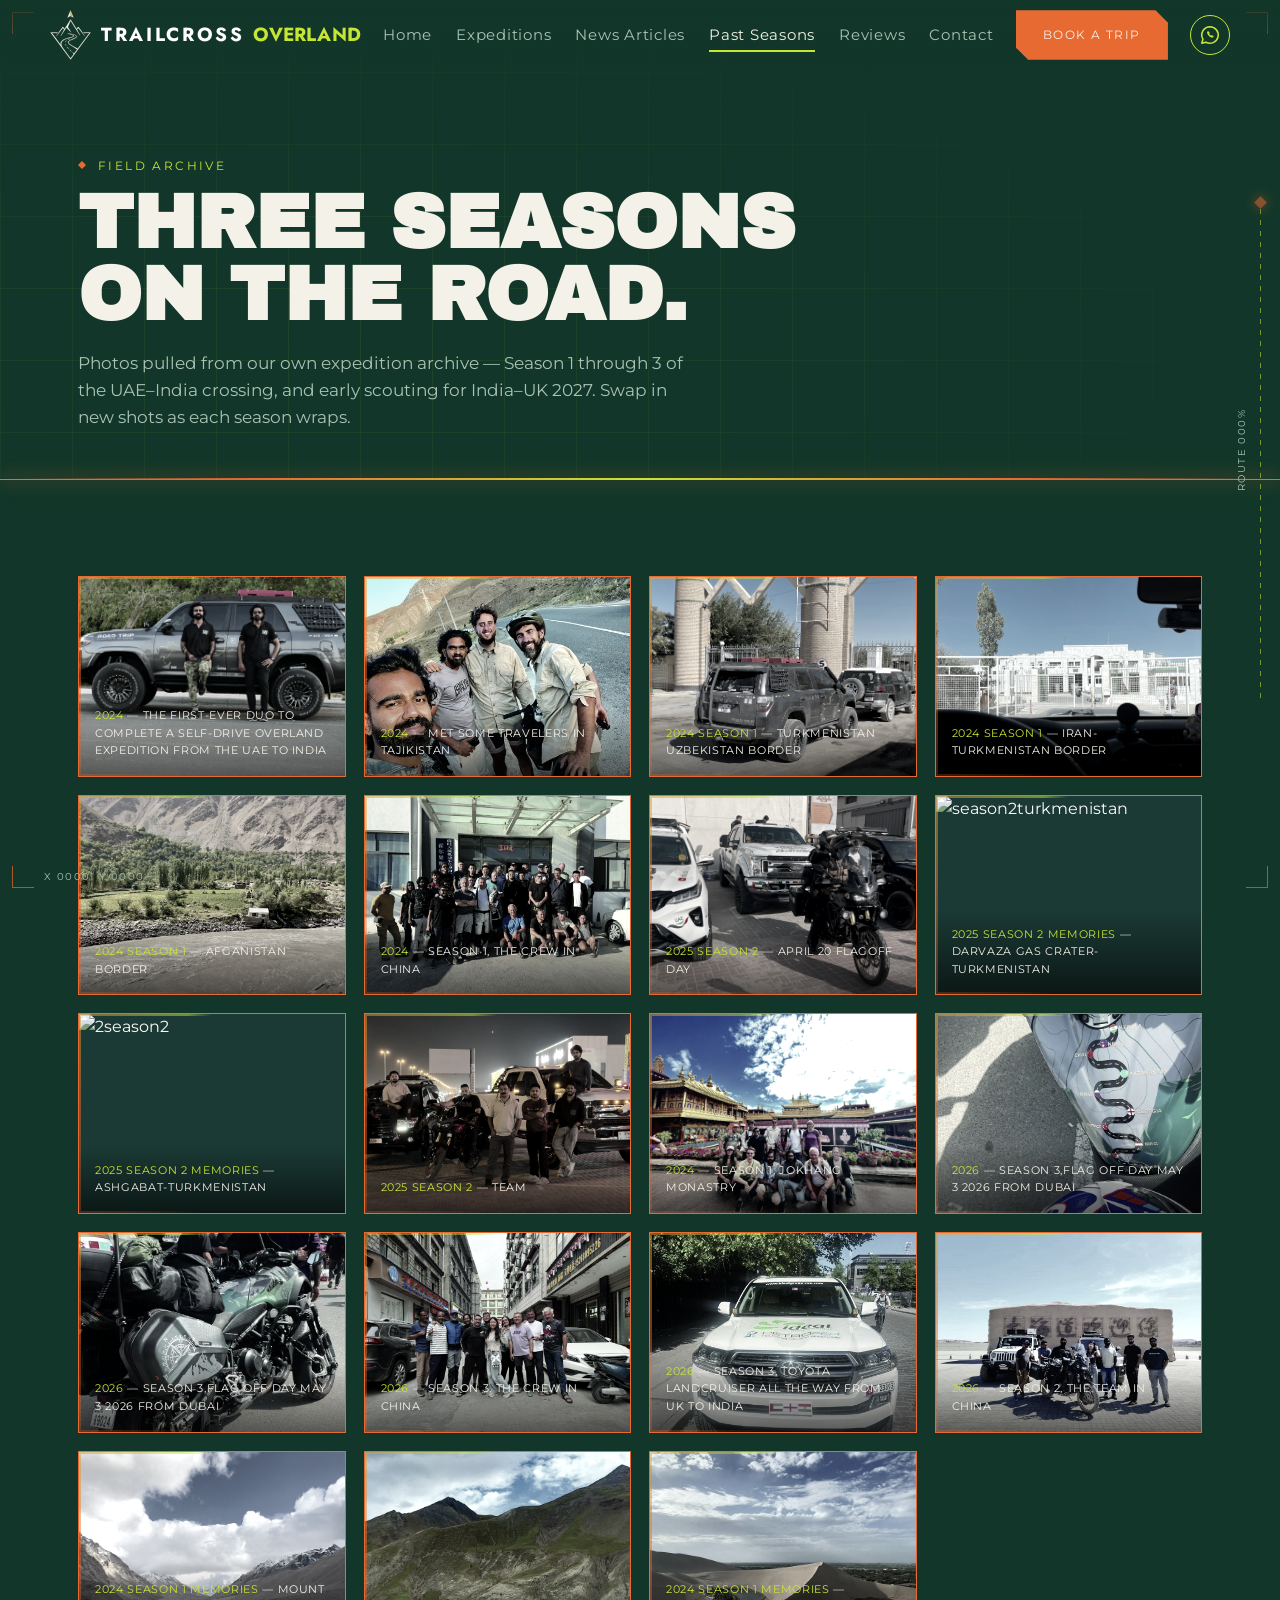
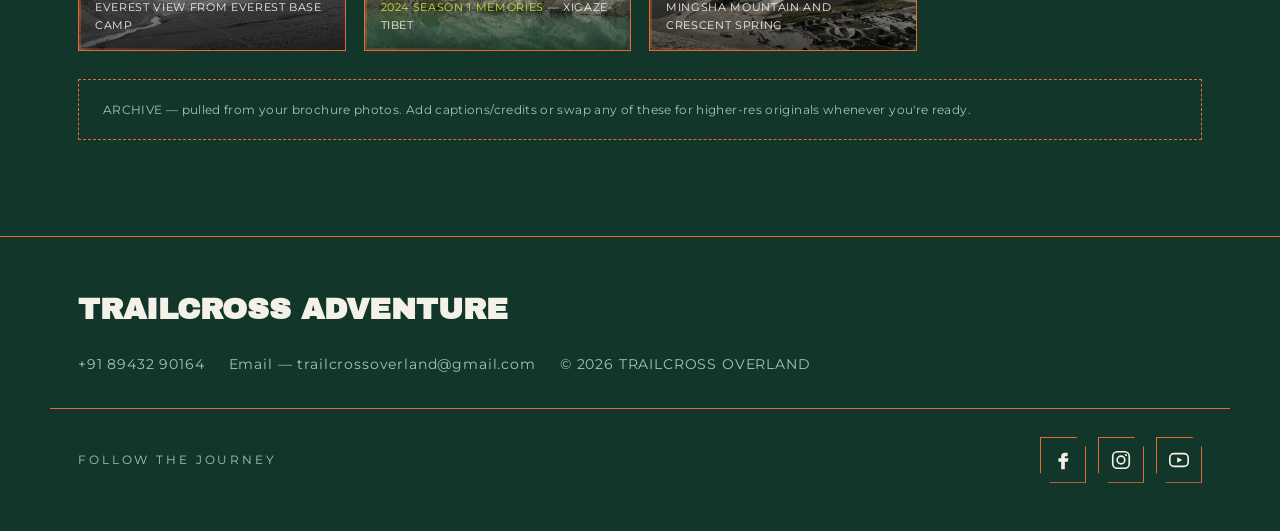
==== commit 6990acf7: "Update gallery.html" ====
--- a/gallery.html
+++ b/gallery.html
@@ -43,7 +43,7 @@
       <div class="plate photo"><img src="images/vehicle-portrait-desert.jpg" alt="Season 1 crew and vehicle"><div class="plate-info"><span class="yr">2024</span> — Met some travelers in Tajikistan</div></div>
 <div class="plate photo"><img src="images/turk-uzbek border.jpg" alt="turk-uzbek border"><div class="plate-info"><span class="yr">2024 Season 1</span> — Turkmenistan Uzbekistan border</div></div>
 <div class="plate photo"><img src="images/iran-turk border.jpg" alt="irak-turk border"><div class="plate-info"><span class="yr">2024 Season 1</span> — Iran-Turkmenistan border</div></div>
-<div class="plate photo"><img src="images/afganistan.jpg" alt="afganistan"><div class="plate-info"><span class="yr">2024 Season 1</span> — Afganistan border</div></div>
+<div class="plate photo"><img src="images/afganistan.JPG" alt="afganistan"><div class="plate-info"><span class="yr">2024 Season 1</span> — Afganistan border</div></div>
       <div class="plate photo"><img src="images/team-photo-desert.jpg" alt="Season 1 team photo"><div class="plate-info"><span class="yr">2024</span> — Season 1, The Crew in china</div></div>
 <div class="plate photo"><img src="images/season2flagoff.jpg" alt="season2flagoff"><div class="plate-info"><span class="yr">2025 Season 2 </span> — April 20 Flagoff Day</div></div>
 <div class="plate photo"><img src="images/season2turkmenistan.jpg" alt="season2turkmenistan"><div class="plate-info"><span class="yr">2025 Season 2 Memories </span> — Darvaza Gas Crater-Turkmenistan</div></div>
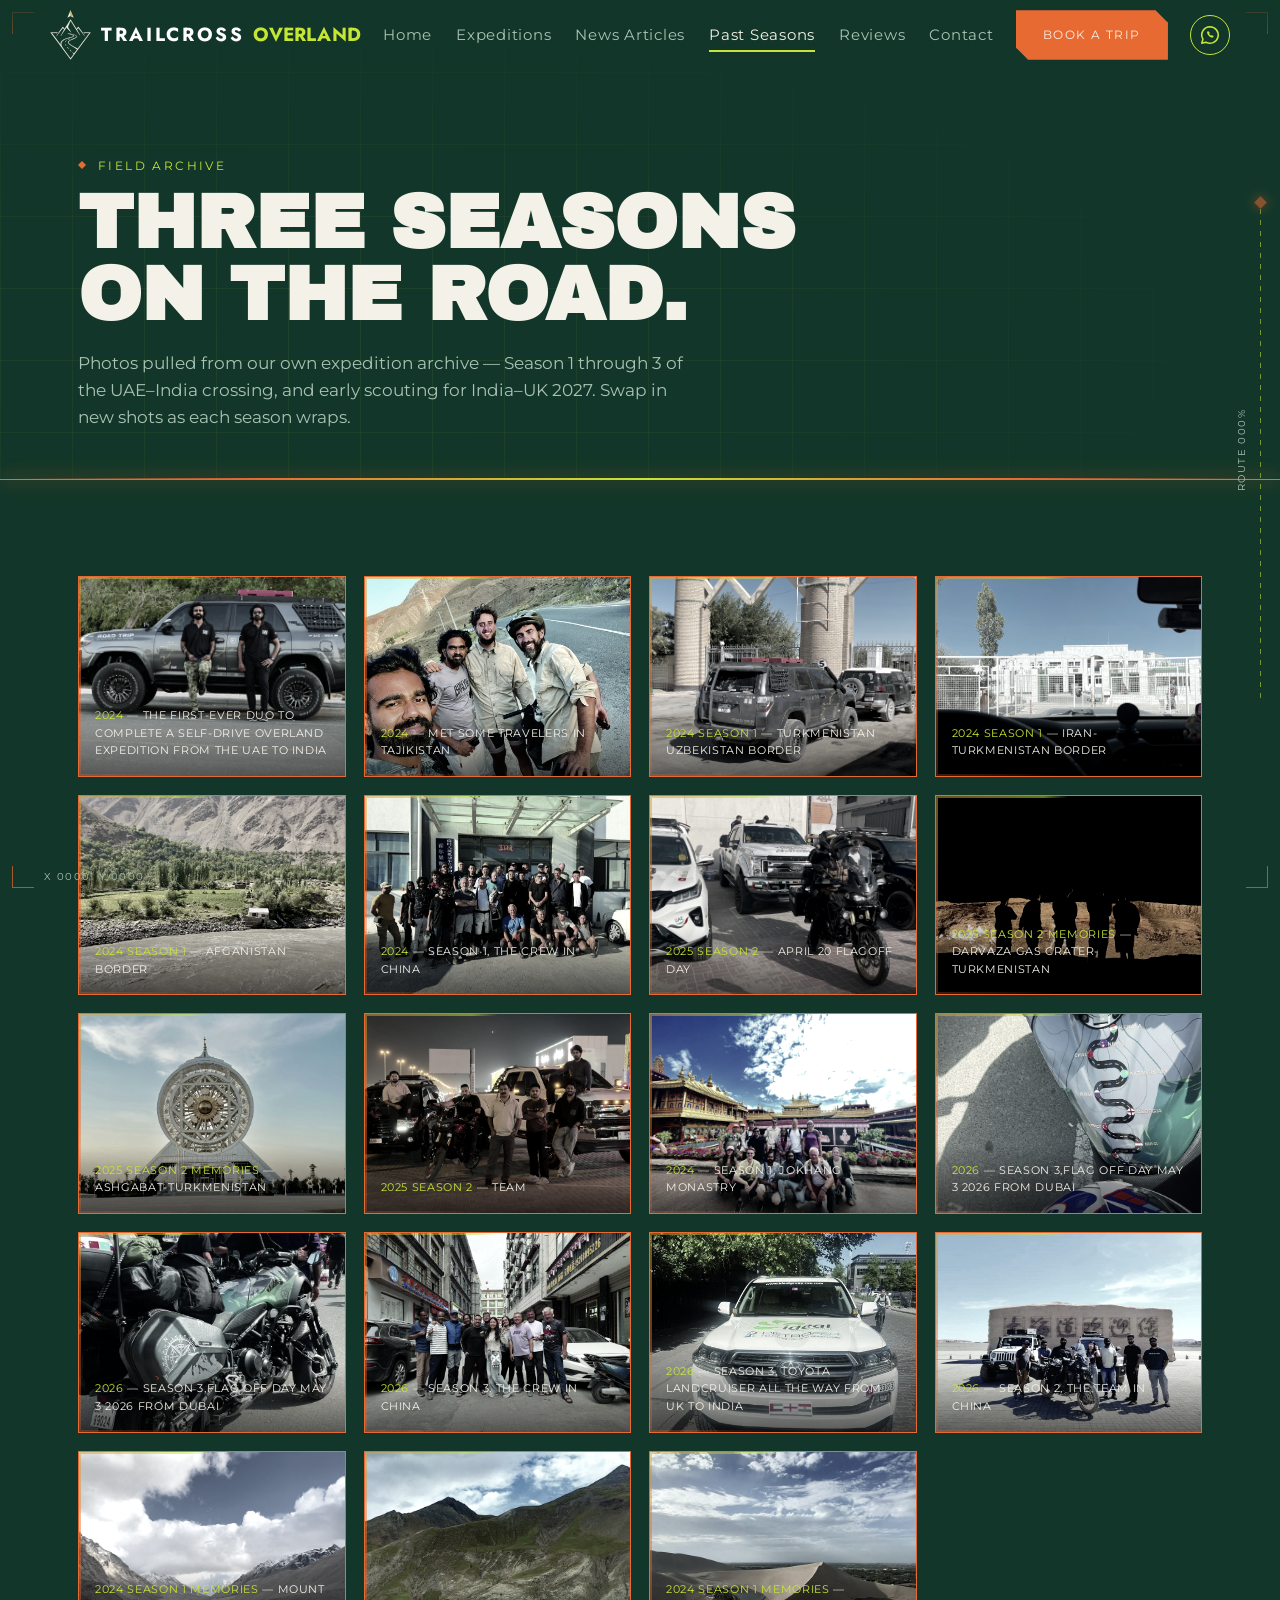
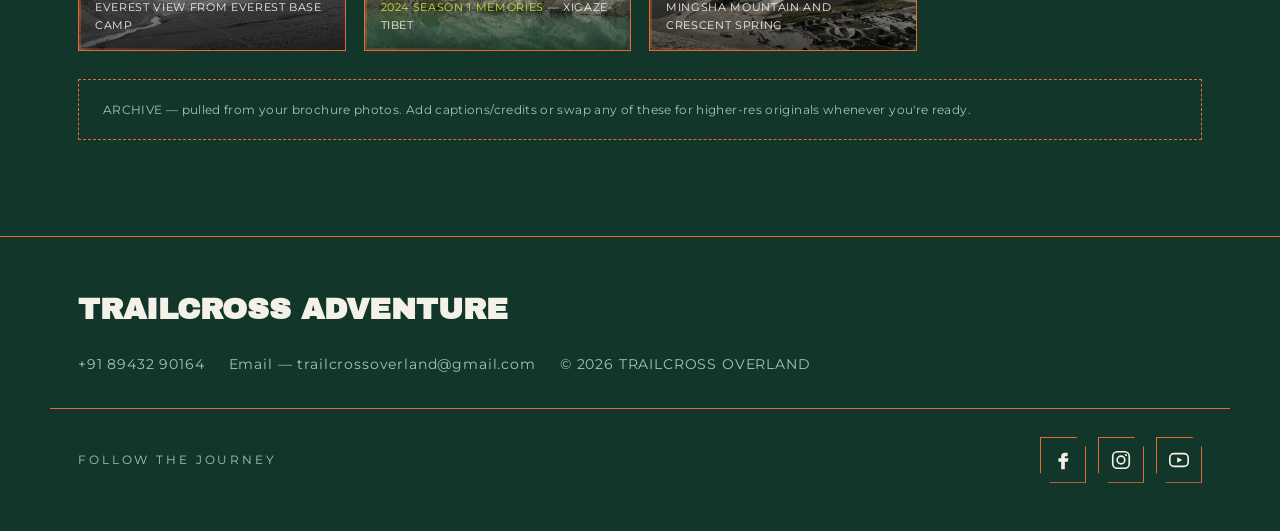
==== commit ef1f5017: "Update gallery.html" ====
--- a/gallery.html
+++ b/gallery.html
@@ -46,8 +46,8 @@
 <div class="plate photo"><img src="images/afganistan.JPG" alt="afganistan"><div class="plate-info"><span class="yr">2024 Season 1</span> — Afganistan border</div></div>
       <div class="plate photo"><img src="images/team-photo-desert.jpg" alt="Season 1 team photo"><div class="plate-info"><span class="yr">2024</span> — Season 1, The Crew in china</div></div>
 <div class="plate photo"><img src="images/season2flagoff.jpg" alt="season2flagoff"><div class="plate-info"><span class="yr">2025 Season 2 </span> — April 20 Flagoff Day</div></div>
-<div class="plate photo"><img src="images/season2turkmenistan.jpg" alt="season2turkmenistan"><div class="plate-info"><span class="yr">2025 Season 2 Memories </span> — Darvaza Gas Crater-Turkmenistan</div></div>
-<div class="plate photo"><img src="images/2season2.jpg" alt="2season2"><div class="plate-info"><span class="yr">2025 Season 2 Memories </span> — Ashgabat-Turkmenistan</div></div>
+<div class="plate photo"><img src="images/season2turkmenistan.JPG" alt="season2turkmenistan"><div class="plate-info"><span class="yr">2025 Season 2 Memories </span> — Darvaza Gas Crater-Turkmenistan</div></div>
+<div class="plate photo"><img src="images/2season2.JPG" alt="2season2"><div class="plate-info"><span class="yr">2025 Season 2 Memories </span> — Ashgabat-Turkmenistan</div></div>
 <div class="plate photo"><img src="images/season2team.jpg" alt="season2team"><div class="plate-info"><span class="yr">2025 Season 2 </span> — Team</div></div>
       <div class="plate photo"><img src="images/convoy-wide-mountains.jpg" alt="Season 2 mountain convoy"><div class="plate-info"><span class="yr">2024</span> — Season 1, Jokhang Monastry</div></div>
       <div class="plate photo"><img src="images/bike-team-snow.jpg" alt="Season 2 motorcycle riders"><div class="plate-info"><span class="yr">2026</span> — Season 3,Flag off day May 3 2026 from Dubai</div></div>
